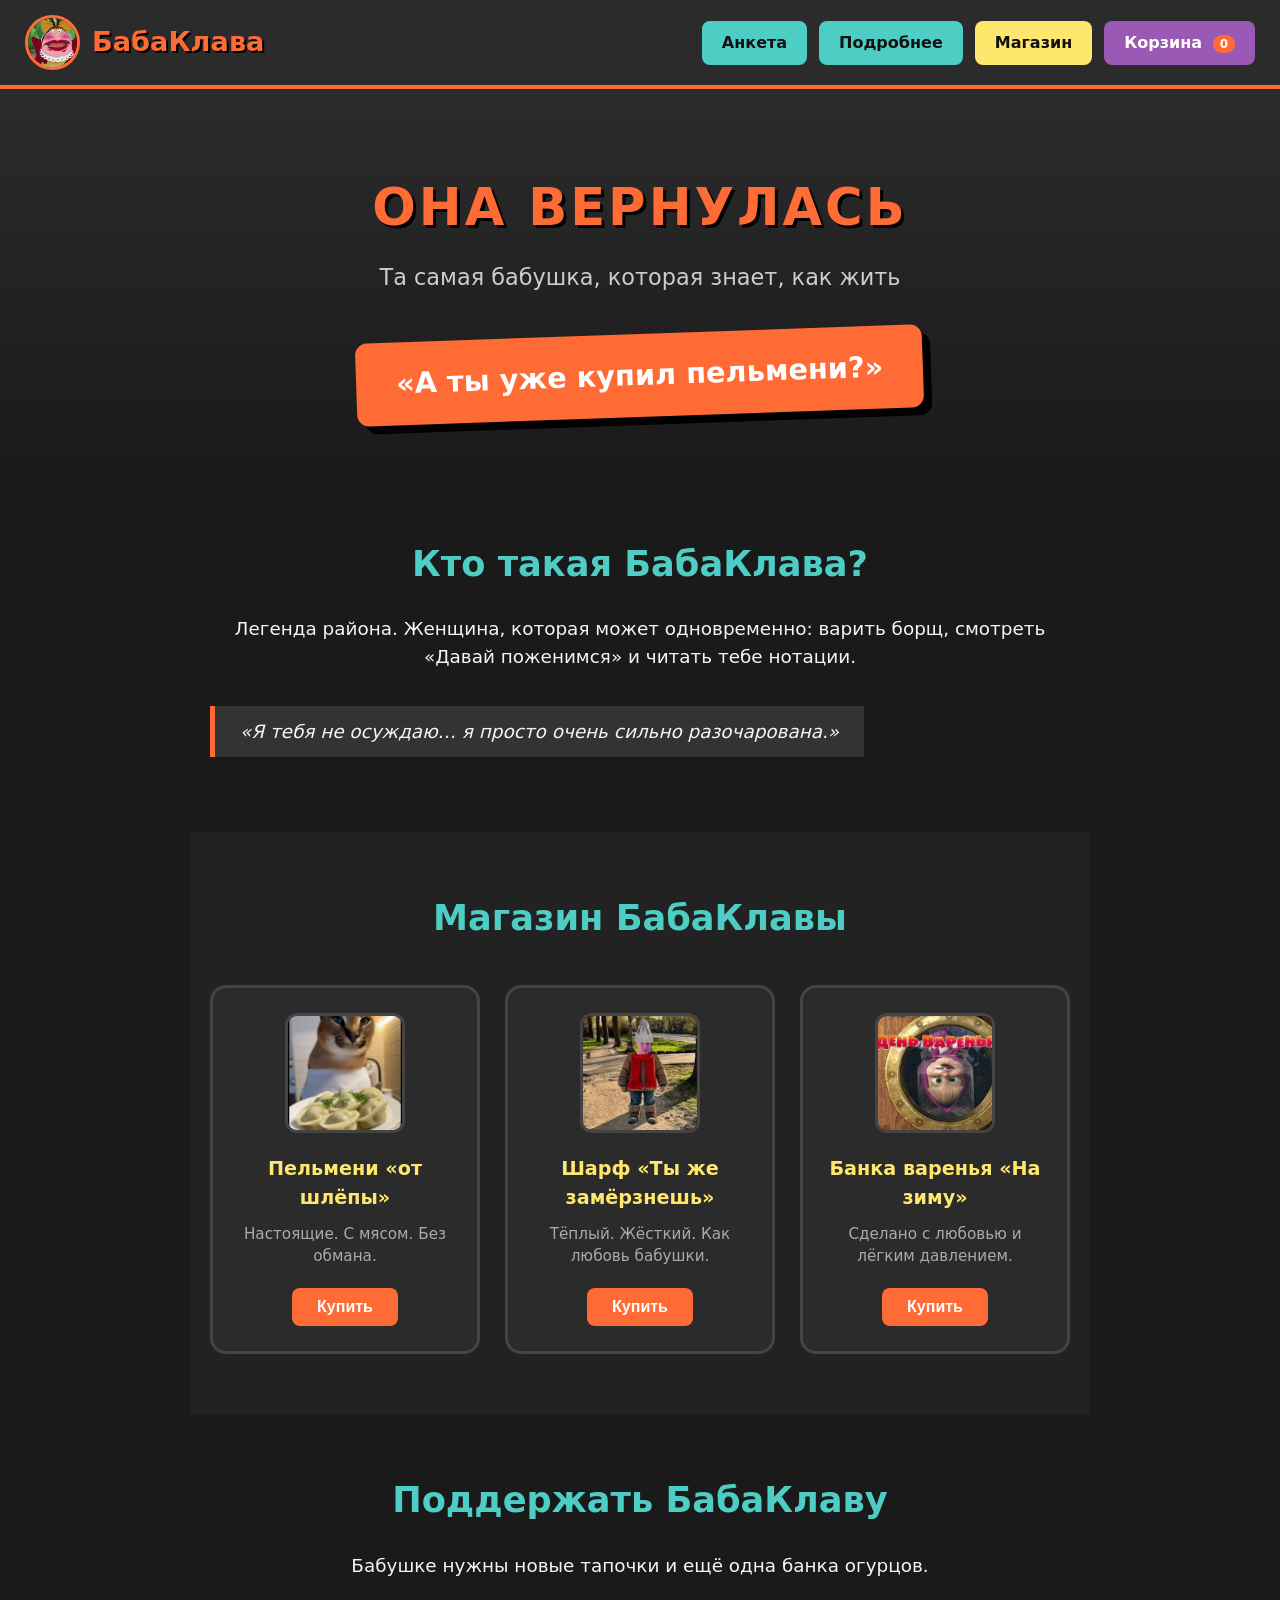
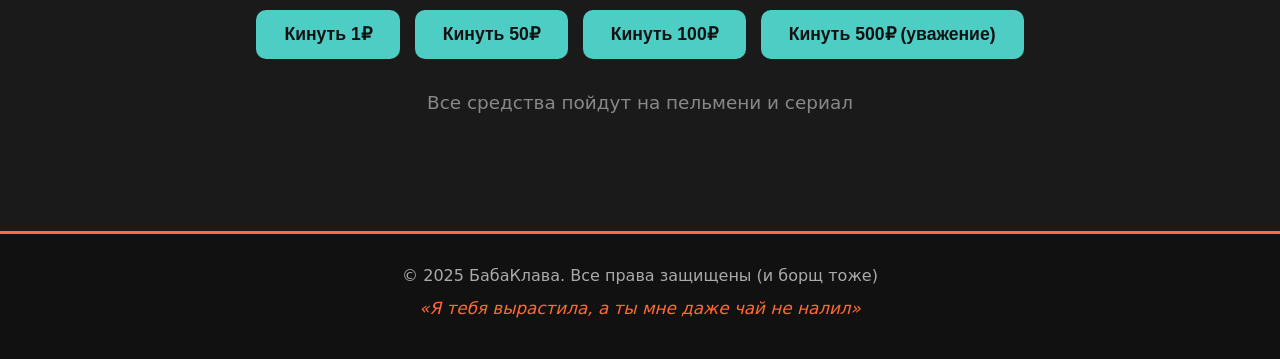
==== 4день/index.html @ ac449034 "Add files via upload" ====
<!DOCTYPE html>
<html lang="ru">
<head>
    <meta charset="UTF-8">
    <meta name="viewport" content="width=device-width, initial-scale=1.0">
    <title>БабаКлава</title>
    <link rel="stylesheet" href="./style.css">
</head>
<body>
    <header>
        <div class="logo">
            <img class="logo_img" src="./img/ec85f863c547aa9d871afb5c4013b9.jpg" alt="БабаКлава">
            <h1>БабаКлава</h1>
        </div>

        <nav class="top-nav">
            <a href="cart.html" class="nav-btn about">Анкета</a>
            <a href="gallery.html" class="nav-btn about">Подробнее</a>
            <a href="index.html" class="nav-btn shop">Магазин</a>
            <a href="form.html" class="nav-btn cart-btn">Корзина <span id="cart-count">0</span></a>
        </nav>
    </header>

    <main>
        <section class="hero">
            <h2>ОНА ВЕРНУЛАСЬ</h2>
            <p class="meme-text">Та самая бабушка, которая знает, как жить</p>
            <div class="big-meme">
                <p>«А ты уже купил пельмени?»</p>
            </div>
        </section>

        <section id="about" class="section">
            <h2>Кто такая БабаКлава?</h2>
            <p>
                Легенда района. Женщина, которая может одновременно:
                варить борщ, смотреть «Давай поженимся» и читать тебе нотации.
            </p>
            <p class="highlight">
                «Я тебя не осуждаю… я просто очень сильно разочарована.»
            </p>
        </section>

        <section id="shop" class="section shop-section">
            <h2>Магазин БабаКлавы</h2>
            <div class="products">
                <div class="product">
                    <img src="./img/images.jpg" class="product-img" alt="Пельмени">
                    <h3>Пельмени «от шлёпы»</h3>
                    <p>Настоящие. С мясом. Без обмана.</p>
                    <button>Купить</button>
                </div>
                <div class="product">
                    <img src="./img/шарфик.png" class="product-img" alt="Шарф">
                    <h3>Шарф «Ты же замёрзнешь»</h3>
                    <p>Тёплый. Жёсткий. Как любовь бабушки.</p>
                    <button>Купить</button>
                </div>
                <div class="product">
                    <img src="./img/Маша_и_Медведь_-_День_варенья_(Серия_6).jpg" class="product-img" alt="Варенье">
                    <h3>Банка варенья «На зиму»</h3>
                    <p>Сделано с любовью и лёгким давлением.</p>
                    <button>Купить</button>
                </div>
                
            </div>
        </section>

        <section id="donate" class="section donate-section">
            <h2>Поддержать БабаКлаву</h2>
            <p>Бабушке нужны новые тапочки и ещё одна банка огурцов.</p>
            <div class="donate-buttons">
                <button class="donate-btn">Кинуть 1₽</button>
                <button class="donate-btn">Кинуть 50₽</button>
                <button class="donate-btn">Кинуть 100₽</button>
                <button class="donate-btn">Кинуть 500₽ (уважение)</button>
            </div>
            <p class="small-text">Все средства пойдут на пельмени и сериал</p>
        </section>
    </main>

    <footer>
        <p>© 2025 БабаКлава. Все права защищены (и борщ тоже)</p>
        <p class="footer-meme">«Я тебя вырастила, а ты мне даже чай не налил»</p>
    </footer>

    <script src="./java.js"></script>
</body>
</html>
---- 4день/style.css ----
* {
    margin: 0;
    padding: 0;
    box-sizing: border-box;
}

body {
    font-family: 'Segoe UI', system-ui, sans-serif;
    background: #1a1a1a;
    color: #f5f5f5;
    line-height: 1.5;
}

header {
    background: #2b2b2b;
    padding: 15px 25px;
    display: flex;
    justify-content: space-between;
    align-items: center;
    border-bottom: 4px solid #ff6b35;
    position: sticky;
    top: 0;
    z-index: 100;
}

.logo {
    display: flex;
    align-items: center;
    gap: 12px;
}

.logo_img {
    width: 55px;
    height: 55px;
    border-radius: 50%;
    object-fit: cover;
    border: 3px solid #ff6b35;
}

.logo h1 {
    font-size: 1.7rem;
    color: #ff6b35;
    text-shadow: 2px 2px 0 #000;
}

.top-nav {
    display: flex;
    gap: 12px;
    flex-wrap: wrap;
}

.nav-btn {
    padding: 10px 20px;
    text-decoration: none;
    font-weight: 700;
    font-size: 1rem;
    border-radius: 8px;
    transition: 0.2s;
}

.nav-btn.donate {
    background: #ff6b35;
    color: white;
}

.nav-btn.about {
    background: #4ecdc4;
    color: #111;
}

.nav-btn.shop {
    background: #ffe66d;
    color: #111;
}

.nav-btn:hover {
    transform: translateY(-3px);
    box-shadow: 0 5px 15px rgba(0,0,0,0.4);
}

.hero {
    text-align: center;
    padding: 80px 20px 60px;
    background: linear-gradient(180deg, #2b2b2b 0%, #1a1a1a 100%);
}

.hero h2 {
    font-size: 3.2rem;
    color: #ff6b35;
    text-transform: uppercase;
    letter-spacing: 3px;
    margin-bottom: 15px;
    text-shadow: 3px 3px 0 #000;
}

.meme-text {
    font-size: 1.4rem;
    color: #ccc;
    margin-bottom: 40px;
}

.big-meme {
    display: inline-block;
    background: #ff6b35;
    color: white;
    padding: 20px 40px;
    font-size: 1.8rem;
    font-weight: 800;
    border-radius: 12px;
    transform: rotate(-2deg);
    box-shadow: 8px 8px 0 #000;
}

.section {
    max-width: 900px;
    margin: 0 auto;
    padding: 60px 20px;
}

.section h2 {
    font-size: 2.2rem;
    color: #4ecdc4;
    margin-bottom: 25px;
    text-align: center;
}

.section p {
    font-size: 1.15rem;
    margin-bottom: 15px;
    text-align: center;
}

.highlight {
    background: #333;
    display: inline-block;
    padding: 12px 25px;
    border-left: 5px solid #ff6b35;
    font-style: italic;
    margin-top: 20px;
}

.shop-section {
    background: #222;
}

.products {
    display: grid;
    grid-template-columns: repeat(auto-fit, minmax(240px, 1fr));
    gap: 25px;
    margin-top: 40px;
}

.product {
    background: #2b2b2b;
    border: 3px solid #444;
    border-radius: 16px;
    padding: 25px 20px;
    text-align: center;
    transition: 0.25s;
}

.product:hover {
    border-color: #ff6b35;
    transform: translateY(-8px);
}

.product-emoji {
    font-size: 3.5rem;
    margin-bottom: 15px;
}

.product h3 {
    font-size: 1.2rem;
    margin-bottom: 10px;
    color: #ffe66d;
}

.product p {
    font-size: 0.95rem;
    color: #aaa;
    margin-bottom: 20px;
}

.product button {
    background: #ff6b35;
    color: white;
    border: none;
    padding: 10px 25px;
    font-size: 1rem;
    font-weight: 700;
    border-radius: 8px;
    cursor: pointer;
    transition: 0.2s;
}

.product button:hover {
    background: #ff8c5a;
}

.donate-section {
    text-align: center;
}

.donate-buttons {
    display: flex;
    flex-wrap: wrap;
    justify-content: center;
    gap: 15px;
    margin: 30px 0;
}

.donate-btn {
    background: #4ecdc4;
    color: #111;
    border: none;
    padding: 14px 28px;
    font-size: 1.1rem;
    font-weight: 700;
    border-radius: 10px;
    cursor: pointer;
    transition: 0.2s;
}

.donate-btn:hover {
    background: #7ee8e0;
    transform: scale(1.05);
}

.small-text {
    color: #888;
    font-size: 0.95rem;
}

footer {
    background: #111;
    text-align: center;
    padding: 30px 20px;
    border-top: 3px solid #ff6b35;
    margin-top: 40px;
}

footer p {
    margin-bottom: 8px;
    color: #aaa;
}

.footer-meme {
    color: #ff6b35 !important;
    font-style: italic;
    font-size: 1.05rem;
}

.cart-btn {
    background: #9b59b6 !important;
    color: white !important;
}

#cart-count {
    background: #ff6b35;
    color: white;
    font-size: 0.75rem;
    padding: 2px 7px;
    border-radius: 50px;
    margin-left: 5px;
}

.cart-item {
    display: flex;
    justify-content: space-between;
    align-items: center;
    background: #2b2b2b;
    border: 2px solid #444;
    border-radius: 12px;
    padding: 18px 22px;
    margin-bottom: 15px;
}

.cart-item-info {
    display: flex;
    align-items: center;
    gap: 15px;
}

.cart-emoji {
    font-size: 2.2rem;
}

.cart-item h3 {
    color: #ffe66d;
    margin-bottom: 4px;
}

.cart-item p {
    color: #aaa;
    font-size: 0.95rem;
    margin: 0;
    text-align: left;
}

.cart-item-actions {
    display: flex;
    align-items: center;
    gap: 18px;
}

.cart-item-price {
    font-size: 1.2rem;
    font-weight: 700;
    color: #4ecdc4;
}

.remove-btn {
    background: #e74c3c;
    color: white;
    border: none;
    padding: 8px 14px;
    border-radius: 8px;
    cursor: pointer;
    font-weight: 600;
}

.remove-btn:hover {
    background: #c0392b;
}

.clear-cart-btn {
    background: transparent;
    border: 2px solid #e74c3c;
    color: #e74c3c;
    padding: 10px 20px;
    border-radius: 8px;
    cursor: pointer;
    font-weight: 600;
}

.clear-cart-btn:hover {
    background: #e74c3c;
    color: white;
}

.cart-empty {
    text-align: center;
    padding: 40px 20px;
}

.baba-toast {
    position: fixed;
    bottom: 30px;
    left: 50%;
    transform: translateX(-50%) translateY(100px);
    background: #ff6b35;
    color: white;
    padding: 16px 28px;
    border-radius: 12px;
    font-weight: 700;
    font-size: 1.05rem;
    box-shadow: 0 8px 25px rgba(0,0,0,0.4);
    z-index: 9999;
    opacity: 0;
    transition: all 0.3s ease;
    max-width: 90%;
    text-align: center;
}

.baba-toast.show {
    transform: translateX(-50%) translateY(0);
    opacity: 1;
}

@media (max-width: 700px) {
    header {
        flex-direction: column;
        gap: 15px;
    }

    .top-nav {
        width: 100%;
        justify-content: center;
    }

    .nav-btn {
        padding: 8px 14px;
        font-size: 0.9rem;
    }

    .hero h2 {
        font-size: 2.2rem;
    }

    .big-meme {
        font-size: 1.3rem;
        padding: 15px 25px;
    }

    .cart-item {
        flex-direction: column;
        gap: 15px;
        text-align: center;
    }

    .cart-item-info {
        flex-direction: column;
    }
}
.product-img {
    width: 120px;
    height: 120px;
    object-fit: cover;
    border-radius: 12px;
    margin-bottom: 15px;
    border: 3px solid #444;
}

.cart-item-img {
    width: 60px;
    height: 60px;
    object-fit: cover;
    border-radius: 8px;
}
.cards {
    display: grid;
    grid-template-columns: repeat(auto-fit, minmax(260px, 1fr));
    gap: 25px;
    margin-top: 20px;
}

.card {
    background: #2b2b2b;
    border: 3px solid #444;
    border-radius: 16px;
    overflow: hidden;
    transition: 0.25s;
}

.card:hover {
    border-color: #ff6b35;
    transform: translateY(-8px);
}

.card-img {
    width: 100%;
    height: 180px;
    object-fit: cover;
    display: block;
}

.card h3 {
    color: #ffe66d;
    font-size: 1.2rem;
    margin: 15px 15px 8px;
}

.card p {
    color: #aaa;
    font-size: 0.95rem;
    margin: 0 15px 20px;
    text-align: left;
    line-height: 1.45;
}
.form {
    max-width: 800px;
    margin: 0 auto;
}

fieldset {
    border: 2px solid #444;
    border-radius: 14px;
    padding: 25px;
    margin-bottom: 30px;
    background: #2b2b2b;
}

legend {
    color: #ff6b35;
    font-weight: 700;
    font-size: 1.15rem;
    padding: 0 12px;
}

.form-row {
    display: grid;
    grid-template-columns: 1fr 1fr;
    gap: 20px;
}

.form-group {
    margin-bottom: 18px;
}

.form-group label {
    display: block;
    margin-bottom: 7px;
    color: #ccc;
    font-weight: 600;
    font-size: 0.95rem;
}

.form-group input[type="text"],
.form-group input[type="email"],
.form-group input[type="password"],
.form-group input[type="tel"],
.form-group input[type="date"],
.form-group input[type="number"],
.form-group input[type="url"],
.form-group select,
.form-group textarea {
    width: 100%;
    padding: 12px 14px;
    border: 2px solid #555;
    border-radius: 10px;
    background: #1a1a1a;
    color: #fff;
    font-size: 1rem;
    transition: 0.2s;
}

.form-group input:focus,
.form-group select:focus,
.form-group textarea:focus {
    outline: none;
    border-color: #4ecdc4;
    box-shadow: 0 0 0 3px rgba(78, 205, 196, 0.25);
}

.form-group input:hover,
.form-group select:hover,
.form-group textarea:hover {
    border-color: #777;
}

.form-group input:invalid:not(:placeholder-shown) {
    border-color: #e74c3c;
}

.form-group input:valid:not(:placeholder-shown) {
    border-color: #2ecc71;
}

.radio-group,
.checkbox-group {
    display: flex;
    flex-wrap: wrap;
    gap: 18px;
    margin-top: 8px;
}

.radio-group label,
.checkbox-group label,
.checkbox-label {
    display: flex;
    align-items: center;
    gap: 8px;
    color: #ddd;
    cursor: pointer;
    font-weight: 500;
}

.checkbox-label {
    margin-top: 10px;
}

.error-msg {
    display: block;
    color: #e74c3c;
    font-size: 0.85rem;
    margin-top: 5px;
    min-height: 18px;
}

.success-block {
    text-align: center;
    background: #2b2b2b;
    border: 3px solid #4ecdc4;
    border-radius: 16px;
    padding: 40px 20px;
    max-width: 500px;
    margin: 40px auto 0;
}

.success-block h2 {
    color: #4ecdc4;
    margin-bottom: 15px;
}

.success-block p {
    margin-bottom: 10px;
    color: #ccc;
}

.form .donate-btn {
    display: block;
    width: 100%;
    max-width: 300px;
    margin: 10px auto 0;
    padding: 14px 20px;
    font-size: 1.1rem;
}

@media (max-width: 700px) {
    .form-row {
        grid-template-columns: 1fr;
    }

    fieldset {
        padding: 18px;
    }
}
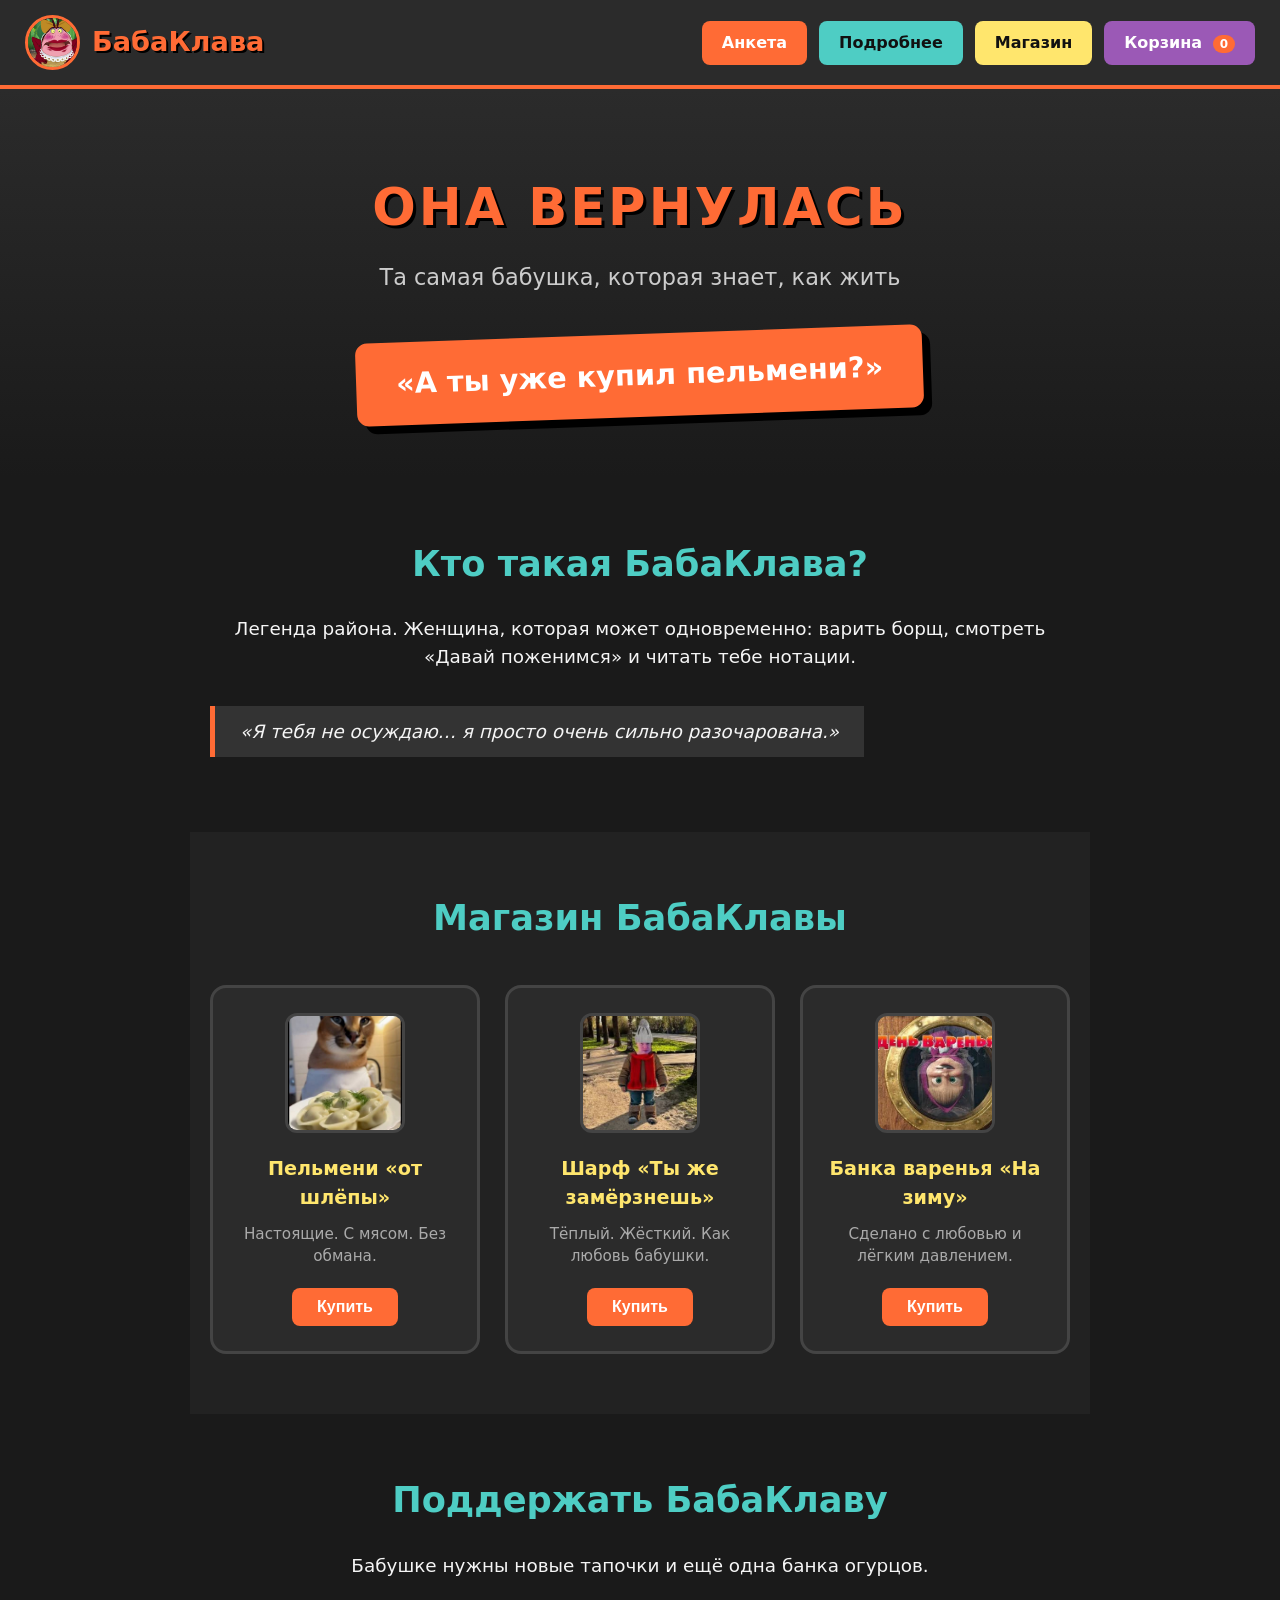
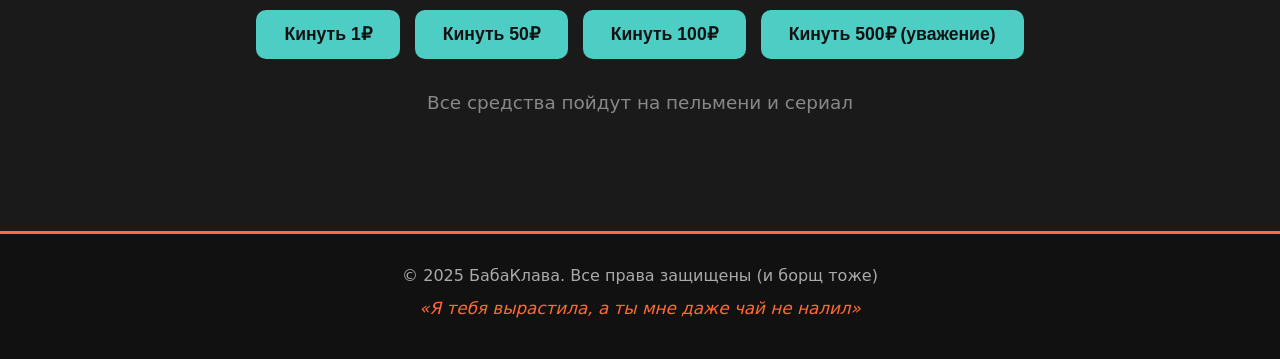
==== commit 448ed622: "Add files via upload" ====
--- a/4день/index.html
+++ b/4день/index.html
@@ -9,15 +9,14 @@
 <body>
     <header>
         <div class="logo">
-            <img class="logo_img" src="./img/ec85f863c547aa9d871afb5c4013b9.jpg" alt="БабаКлава">
+            <img class="logo_img" src="./img/ec85f863c547aa9d871afb5c4013b9.jpg" alt="БабаКлава" width="55" height="55">
             <h1>БабаКлава</h1>
         </div>
-
         <nav class="top-nav">
-            <a href="cart.html" class="nav-btn about">Анкета</a>
+            <a href="form.html" class="nav-btn donate">Анкета</a>
             <a href="gallery.html" class="nav-btn about">Подробнее</a>
             <a href="index.html" class="nav-btn shop">Магазин</a>
-            <a href="form.html" class="nav-btn cart-btn">Корзина <span id="cart-count">0</span></a>
+            <a href="cart.html" class="nav-btn cart-btn">Корзина <span id="cart-count">0</span></a>
         </nav>
     </header>
 
@@ -30,18 +29,13 @@
             </div>
         </section>
 
-        <section id="about" class="section">
+        <section class="section">
             <h2>Кто такая БабаКлава?</h2>
-            <p>
-                Легенда района. Женщина, которая может одновременно:
-                варить борщ, смотреть «Давай поженимся» и читать тебе нотации.
-            </p>
-            <p class="highlight">
-                «Я тебя не осуждаю… я просто очень сильно разочарована.»
-            </p>
+            <p>Легенда района. Женщина, которая может одновременно: варить борщ, смотреть «Давай поженимся» и читать тебе нотации.</p>
+            <p class="highlight">«Я тебя не осуждаю… я просто очень сильно разочарована.»</p>
         </section>
 
-        <section id="shop" class="section shop-section">
+        <section class="section shop-section">
             <h2>Магазин БабаКлавы</h2>
             <div class="products">
                 <div class="product">
@@ -62,18 +56,17 @@
                     <p>Сделано с любовью и лёгким давлением.</p>
                     <button>Купить</button>
                 </div>
-                
             </div>
         </section>
 
-        <section id="donate" class="section donate-section">
+        <section class="section donate-section">
             <h2>Поддержать БабаКлаву</h2>
             <p>Бабушке нужны новые тапочки и ещё одна банка огурцов.</p>
             <div class="donate-buttons">
-                <button class="donate-btn">Кинуть 1₽</button>
-                <button class="donate-btn">Кинуть 50₽</button>
-                <button class="donate-btn">Кинуть 100₽</button>
-                <button class="donate-btn">Кинуть 500₽ (уважение)</button>
+                <button type="button" class="donate-btn">Кинуть 1₽</button>
+                 <button type="button" class="donate-btn">Кинуть 50₽</button>
+                <button type="button" class="donate-btn">Кинуть 100₽</button>
+                <button type="button" class="donate-btn">Кинуть 500₽ (уважение)</button>
             </div>
             <p class="small-text">Все средства пойдут на пельмени и сериал</p>
         </section>
--- a/4день/style.css
+++ b/4день/style.css
@@ -73,9 +73,23 @@
     color: #111;
 }
 
+.nav-btn.cart-btn {
+    background: #9b59b6;
+    color: white;
+}
+
 .nav-btn:hover {
     transform: translateY(-3px);
     box-shadow: 0 5px 15px rgba(0,0,0,0.4);
+}
+
+#cart-count {
+    background: #ff6b35;
+    color: white;
+    font-size: 0.75rem;
+    padding: 2px 7px;
+    border-radius: 50px;
+    margin-left: 5px;
 }
 
 .hero {
@@ -164,9 +178,13 @@
     transform: translateY(-8px);
 }
 
-.product-emoji {
-    font-size: 3.5rem;
+.product-img {
+    width: 120px;
+    height: 120px;
+    object-fit: cover;
+    border-radius: 12px;
     margin-bottom: 15px;
+    border: 3px solid #444;
 }
 
 .product h3 {
@@ -250,20 +268,6 @@
     font-size: 1.05rem;
 }
 
-.cart-btn {
-    background: #9b59b6 !important;
-    color: white !important;
-}
-
-#cart-count {
-    background: #ff6b35;
-    color: white;
-    font-size: 0.75rem;
-    padding: 2px 7px;
-    border-radius: 50px;
-    margin-left: 5px;
-}
-
 .cart-item {
     display: flex;
     justify-content: space-between;
@@ -281,8 +285,11 @@
     gap: 15px;
 }
 
-.cart-emoji {
-    font-size: 2.2rem;
+.cart-item-img {
+    width: 60px;
+    height: 60px;
+    object-fit: cover;
+    border-radius: 8px;
 }
 
 .cart-item h3 {
@@ -367,56 +374,6 @@
     opacity: 1;
 }
 
-@media (max-width: 700px) {
-    header {
-        flex-direction: column;
-        gap: 15px;
-    }
-
-    .top-nav {
-        width: 100%;
-        justify-content: center;
-    }
-
-    .nav-btn {
-        padding: 8px 14px;
-        font-size: 0.9rem;
-    }
-
-    .hero h2 {
-        font-size: 2.2rem;
-    }
-
-    .big-meme {
-        font-size: 1.3rem;
-        padding: 15px 25px;
-    }
-
-    .cart-item {
-        flex-direction: column;
-        gap: 15px;
-        text-align: center;
-    }
-
-    .cart-item-info {
-        flex-direction: column;
-    }
-}
-.product-img {
-    width: 120px;
-    height: 120px;
-    object-fit: cover;
-    border-radius: 12px;
-    margin-bottom: 15px;
-    border: 3px solid #444;
-}
-
-.cart-item-img {
-    width: 60px;
-    height: 60px;
-    object-fit: cover;
-    border-radius: 8px;
-}
 .cards {
     display: grid;
     grid-template-columns: repeat(auto-fit, minmax(260px, 1fr));
@@ -457,6 +414,7 @@
     text-align: left;
     line-height: 1.45;
 }
+
 .form {
     max-width: 800px;
     margin: 0 auto;
@@ -528,14 +486,6 @@
     border-color: #777;
 }
 
-.form-group input:invalid:not(:placeholder-shown) {
-    border-color: #e74c3c;
-}
-
-.form-group input:valid:not(:placeholder-shown) {
-    border-color: #2ecc71;
-}
-
 .radio-group,
 .checkbox-group {
     display: flex;
@@ -597,6 +547,40 @@
 }
 
 @media (max-width: 700px) {
+    header {
+        flex-direction: column;
+        gap: 15px;
+    }
+
+    .top-nav {
+        width: 100%;
+        justify-content: center;
+    }
+
+    .nav-btn {
+        padding: 8px 14px;
+        font-size: 0.9rem;
+    }
+
+    .hero h2 {
+        font-size: 2.2rem;
+    }
+
+    .big-meme {
+        font-size: 1.3rem;
+        padding: 15px 25px;
+    }
+
+    .cart-item {
+        flex-direction: column;
+        gap: 15px;
+        text-align: center;
+    }
+
+    .cart-item-info {
+        flex-direction: column;
+    }
+
     .form-row {
         grid-template-columns: 1fr;
     }
